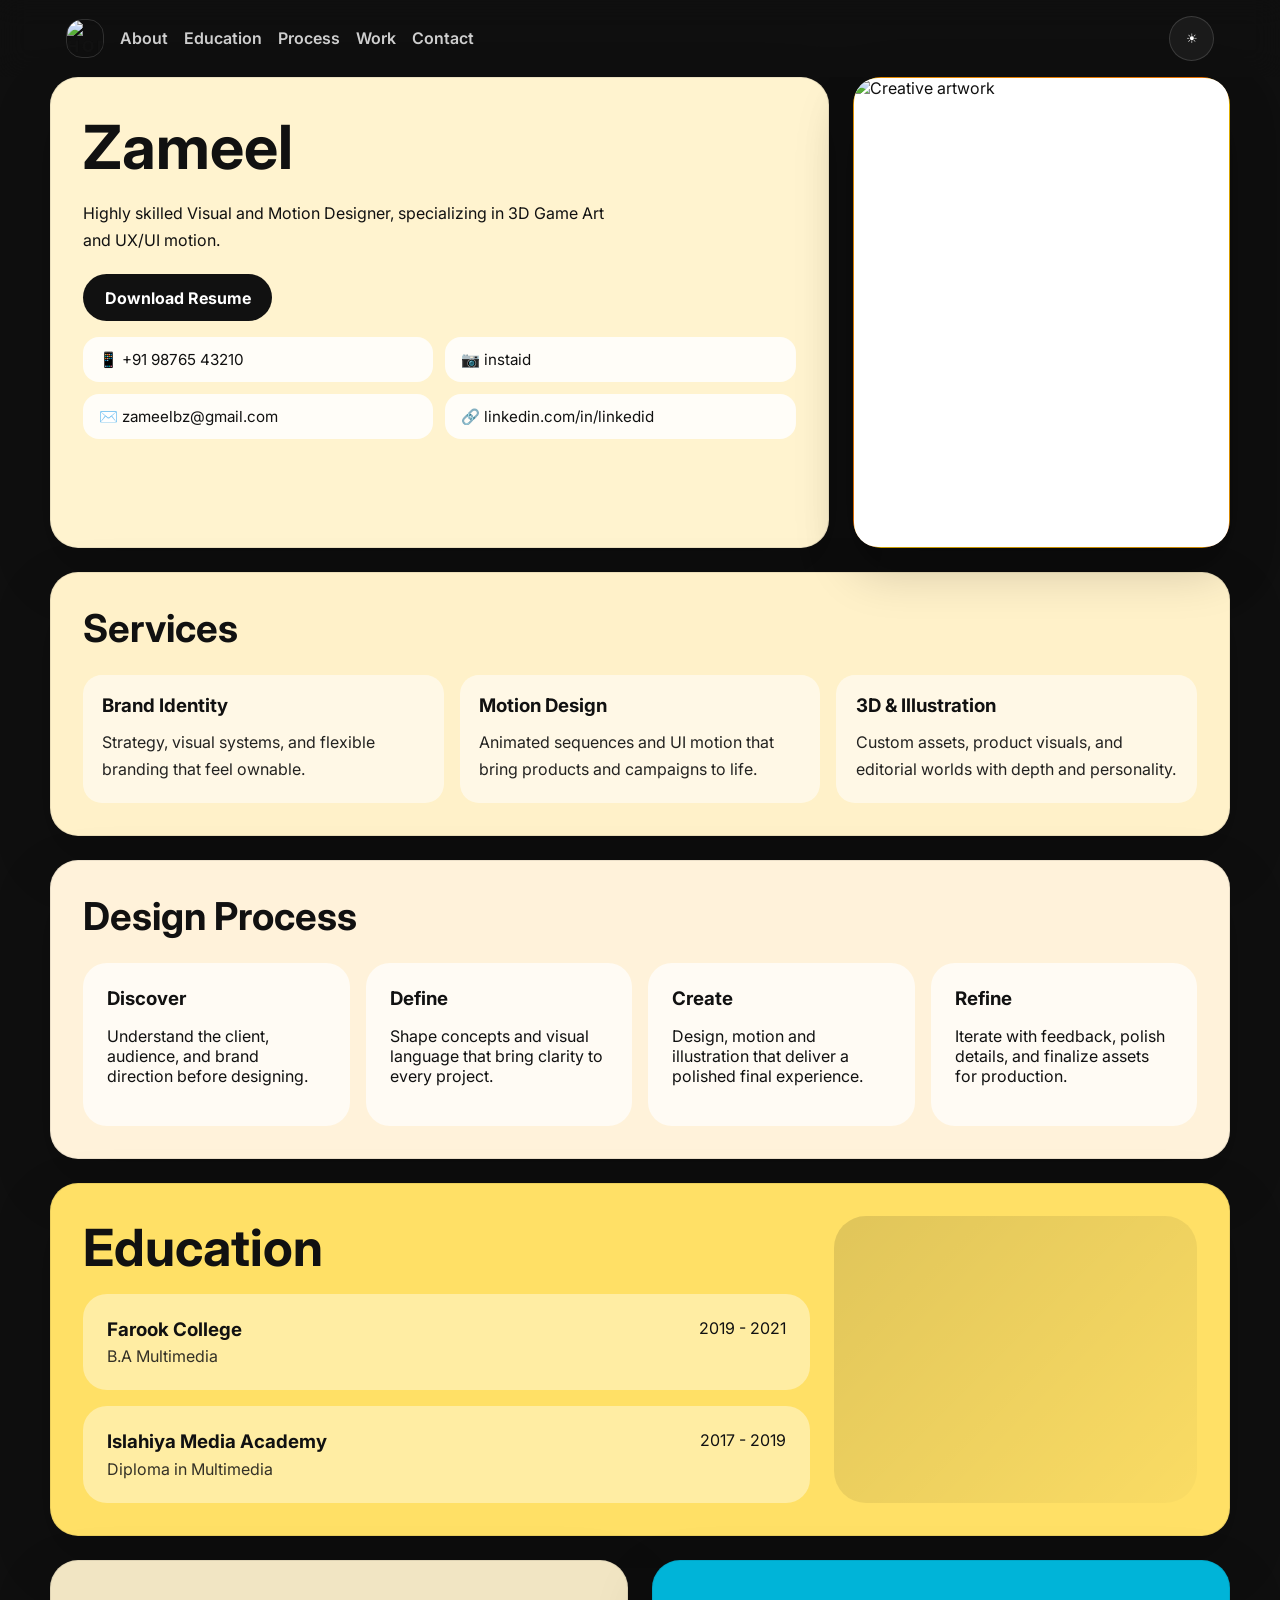
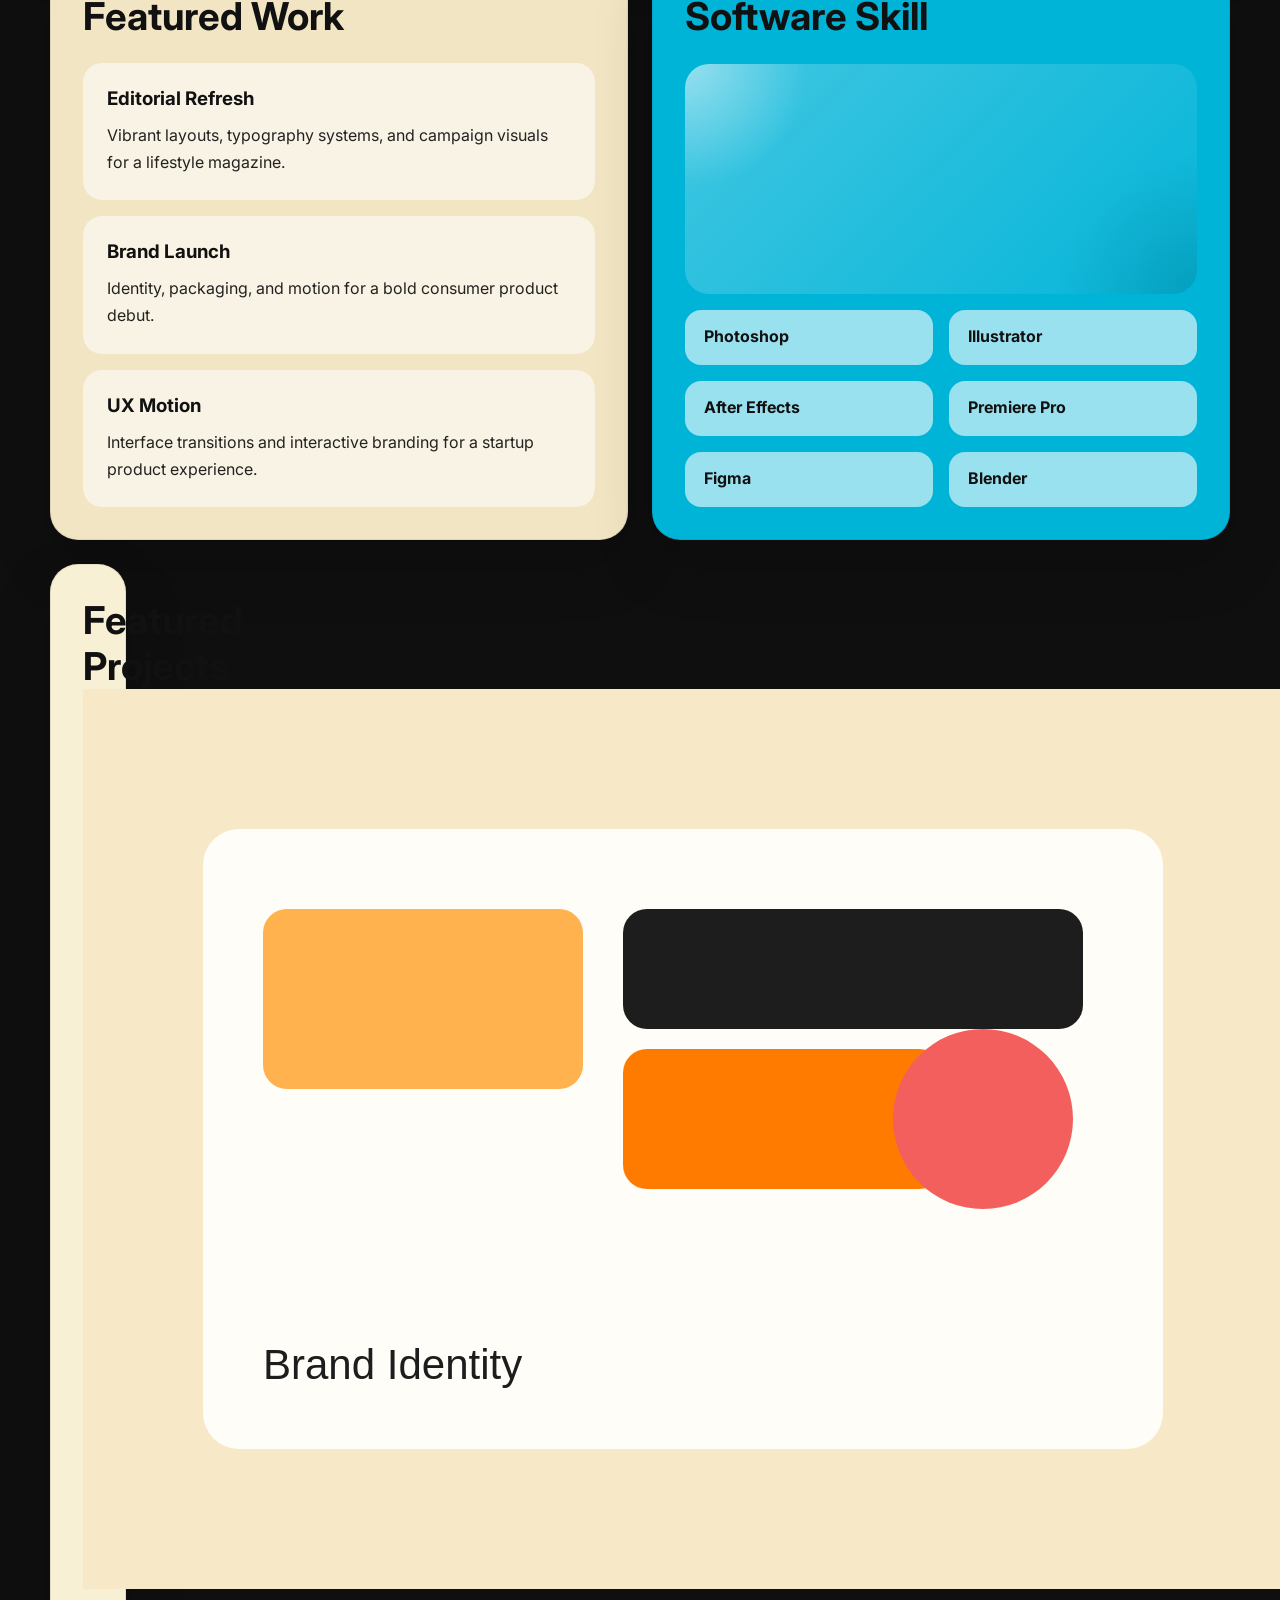
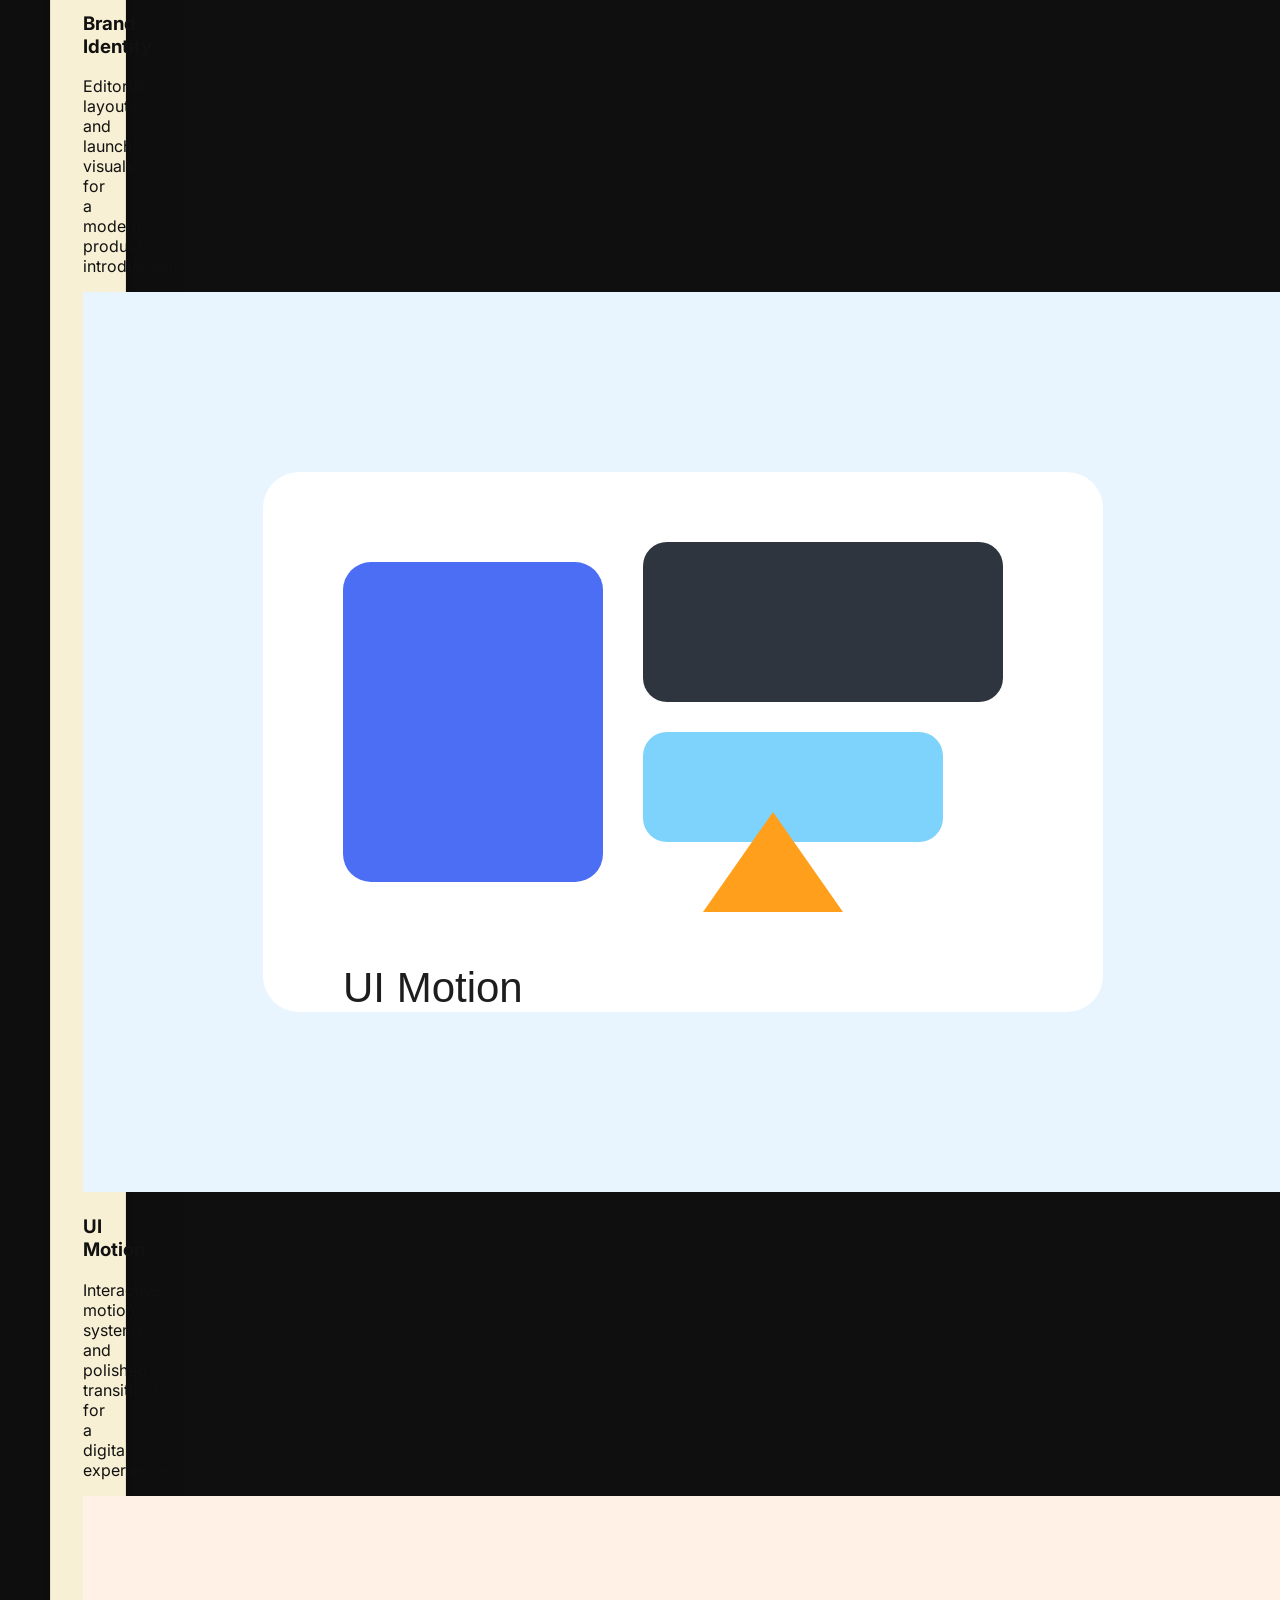
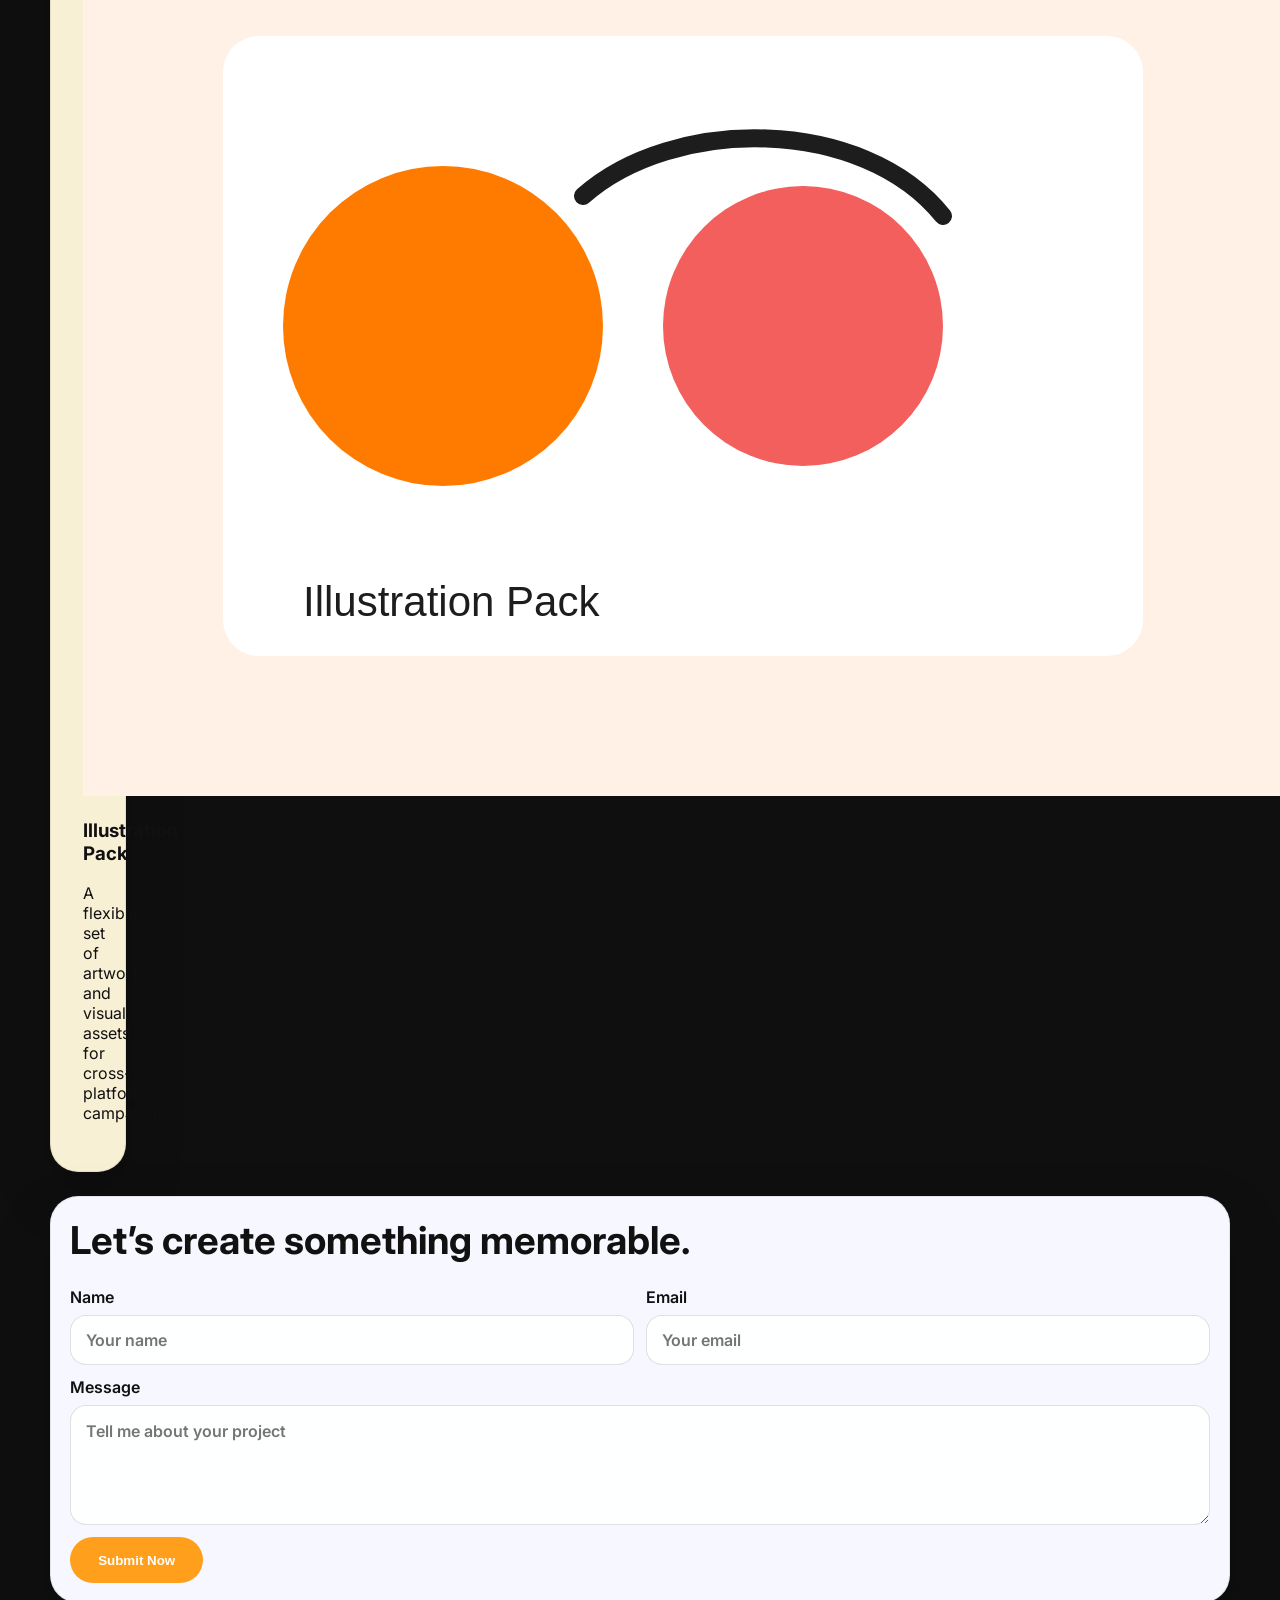
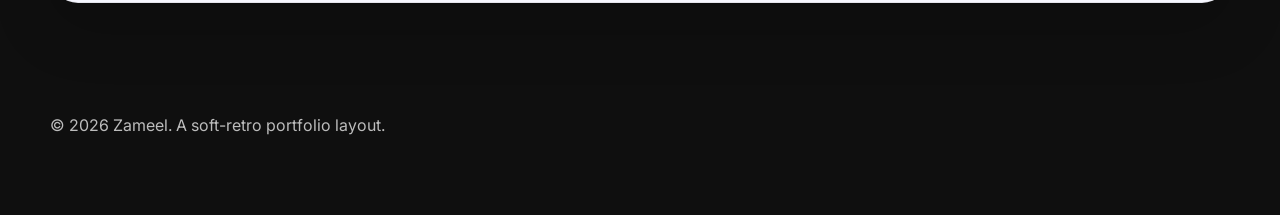
==== index.html @ 00a219ec "Add files via upload" ====
﻿<!DOCTYPE html>
<html lang="en">
  <head>
    <meta charset="UTF-8" />
    <meta name="viewport" content="width=device-width, initial-scale=1.0" />
    <title>Ava Rivera | Graphic Designer</title>
    <meta
      name="description"
      content="Portfolio website for Ava Rivera, a graphic designer specializing in branding, editorial, and digital visuals."
    />
    <link rel="preconnect" href="https://fonts.googleapis.com" />
    <link rel="preconnect" href="https://fonts.gstatic.com" crossorigin />
    <link
      href="https://fonts.googleapis.com/css2?family=Inter:wght@400;500;600;700;800&display=swap"
      rel="stylesheet"
    />
    <link rel="stylesheet" href="styles.css" />
  </head>
  <body>
    <header class="site-header" id="siteHeader">
      <div class="header-inner container">
        <a href="#top" class="logo">
          <img src="https://images.unsplash.com/photo-1517841905240-472988babdf9?auto=format&fit=crop&w=80&q=80" alt="Home" class="logo-icon" />
          <!-- <span>Ava Rivera</span> -->
        </a>
        <nav class="nav-links">
          <a href="#top">About</a>
          <a href="#education">Education</a>
          <a href="#process">Process</a>
          <a href="#work">Work</a>
          <a href="#contact">Contact</a>
        </nav>
        <div class="header-actions">
          <button type="button" id="themeToggle" class="theme-toggle" aria-label="Toggle theme" aria-pressed="false">
            <span class="theme-toggle-icon" aria-hidden="true">☀</span>
            <!-- <span class="theme-toggle-label">Light</span> -->
          </button>
        </div>
      </div>
    </header>

    <main class="layout container" id="top">
      <section class="card profile-card">
        <div class="profile-header">
          <!-- <div class="profile-image">
            <div class="profile-photo"></div>
            <!-- <span class="profile-badge">Positive Minded</span> -->
          <!-- </div> -->
          <div>
            <h1>Zameel</h1>
            <p class="role">Highly skilled Visual and Motion Designer, specializing in 3D Game Art and UX/UI motion.</p>
            <div class="profile-actions">
              <a href="#" class="resume-button">Download Resume</a>
            </div>
          </div>
        </div>

        <div class="profile-links">
          <span>📱 +91 98765 43210</span>
          <span>📷 instaid</span>
          <span>✉️ zameelbz@gmail.com</span>
          <span>🔗 linkedin.com/in/linkedid</span>
        </div>
      </section>

      <section class="card hello-card">
        <div class="hello-frame">
          <img src="https://images.unsplash.com/photo-1500530855697-b586d89ba3ee?auto=format&fit=crop&w=900&q=80" alt="Creative artwork" class="hello-image" />
        </div>
      </section>
      
      <section class="card services-card">
        <div class="card-header">
          <h2>Services</h2>
        </div>
        <div class="service-grid">
          <div class="service-card">
            <h3>Brand Identity</h3>
            <p>Strategy, visual systems, and flexible branding that feel ownable.</p>
          </div>
          <div class="service-card">
            <h3>Motion Design</h3>
            <p>Animated sequences and UI motion that bring products and campaigns to life.</p>
          </div>
          <div class="service-card">
            <h3>3D &amp; Illustration</h3>
            <p>Custom assets, product visuals, and editorial worlds with depth and personality.</p>
          </div>
        </div>
      </section>

      <section class="card process-card" id="process">
        <div class="card-header">
          <h2>Design Process</h2>
        </div>
        <div class="process-grid">
          <article>
            <h3>Discover</h3>
            <p>Understand the client, audience, and brand direction before designing.</p>
          </article>
          <article>
            <h3>Define</h3>
            <p>Shape concepts and visual language that bring clarity to every project.</p>
          </article>
          <article>
            <h3>Create</h3>
            <p>Design, motion and illustration that deliver a polished final experience.</p>
          </article>
          <article>
            <h3>Refine</h3>
            <p>Iterate with feedback, polish details, and finalize assets for production.</p>
          </article>
        </div>
      </section>

      <section class="card education-card" id="education">
        <div class="education-copy">
          <h2>Education</h2>
          <div class="education-item">
            <div>
              <h3>Farook College</h3>
              <p>B.A Multimedia</p>
            </div>
            <span>2019 - 2021</span>
          </div>
          <div class="education-item">
            <div>
              <h3>Islahiya Media Academy</h3>
              <p>Diploma in Multimedia</p>
            </div>
            <span>2017 - 2019</span>
          </div>
        </div>
        <div class="education-illustration"></div>
      </section>

      <section class="card work-card" id="work">
        <div class="card-header">
          <h2>Featured Work</h2>
        </div>
        <div class="project-grid">
          <article class="project-card">
            <h3>Editorial Refresh</h3>
            <p>Vibrant layouts, typography systems, and campaign visuals for a lifestyle magazine.</p>
          </article>
          <article class="project-card">
            <h3>Brand Launch</h3>
            <p>Identity, packaging, and motion for a bold consumer product debut.</p>
          </article>
          <article class="project-card">
            <h3>UX Motion</h3>
            <p>Interface transitions and interactive branding for a startup product experience.</p>
          </article>
        </div>
      </section>

      <section class="card software-card">
        <div class="card-header">
          <h2>Software Skill</h2>
        </div>
        <div class="software-illustration"></div>
        <div class="skill-details software-list">
          <span>Photoshop</span>
          <span>Illustrator</span>
          <span>After Effects</span>
          <span>Premiere Pro</span>
          <span>Figma</span>
          <span>Blender</span>
        </div>
      </section>

      <section class="card featured-projects-card" id="featured-projects">
        <div class="card-header">
          <h2>Featured Projects</h2>
        </div>
        <div class="featured-projects-grid" id="featuredProjectsGrid"></div>
      </section>

      <section class="card form-card" id="contact">
        <div class="card-header">
          <h2>Let’s create something memorable.</h2>
        </div>
        <!-- <p class="contact-copy">Tell me about your project and I’ll get back to you soon.</p> -->
        <form id="contactForm" class="contact-form">
          <div class="form-grid">
            <label>
              Name
              <input type="text" name="name" class="input-field" placeholder="Your name" required />
            </label>
            <label>
              Email
              <input type="email" name="email" class="input-field" placeholder="Your email" required />
            </label>
            <label class="full-width">
              Message
              <textarea name="message" class="input-field textarea-field" placeholder="Tell me about your project" required></textarea>
            </label>
          </div>
          <button type="submit" class="submit-button">Submit Now</button>
        </form>
      </section>

      <!-- <section class="card contact-card">
        <div class="card-header">
          <h2>Contact Info</h2>
        </div>
        <div class="contact-list">
          <div class="contact-item">
            <strong>Email</strong>
            <span>bpin.nakarmi77@gmail.com</span>
          </div>
          <div class="contact-item">
            <strong>Phone</strong>
            <span>+91 98765 43210</span>
          </div>
          <div class="contact-item">
            <strong>Location</strong>
            <span>Kerala, India</span>
          </div>
        </div>
      </section> -->
    </main>

    <footer class="site-footer container">
      <p>© 2026 Zameel. A soft-retro portfolio layout.</p>
      <!-- <a href="#top" class="footer-link">Back to Top ↑</a> -->
    </footer>

    <!-- <button class="scroll-to-top" aria-label="Scroll to top">↑</button> -->
    <script src="script.js"></script>
  </body>
</html>
---- styles.css ----
﻿:root {
  --bg: #100f0a;
  --surface: #f6efcf;
  --surface-dark: #1a1a1a;
  --text: #111111;
  --accent: #ff9f1c;
  --accent-2: #f25f5c;
  --border: rgba(0, 0, 0, 0.12);
}

html {
  scroll-behavior: smooth;
  scroll-padding-top: 5.5rem;
}

*, *::before, *::after {
  box-sizing: border-box;
}

body {
  margin: 0;
  font-family: 'Inter', sans-serif;
  background: #0f0f0f;
  color: var(--text);
}

body.light-theme {
  background: #f7f4eb;
  color: #111;
}

body.light-theme .site-header,
body.light-theme .nav-links,
body.light-theme .logo,
body.light-theme .footer-link {
  color: #1f1f1f;
}

body.light-theme .site-header {
  background: rgba(247, 244, 235, 0.9);
}

body.light-theme .site-age {
  background: rgba(0, 0, 0, 0.06);
  color: #111;
  border-color: rgba(0, 0, 0, 0.08);
}

body.light-theme .card {
  background: #ffffff;
  color: #111;
  border-color: rgba(0, 0, 0, 0.06);
  box-shadow: 0 16px 36px rgba(15, 15, 15, 0.12);
}

body.light-theme .theme-toggle {
  background: rgba(0, 0, 0, 0.05);
  color: #111;
  border-color: rgba(0, 0, 0, 0.08);
}

body.light-theme .nav-links a:hover,
body.light-theme .footer-link:hover {
  color: #111;
}

body.light-theme .featured-projects-card {
  background: #fffdf7;
}

a {
  color: inherit;
  text-decoration: none;
}

.container {
  width: min(1180px, calc(100% - 2rem));
  margin: 0 auto;
}

.site-header {
  width: 100%;
  position: sticky;
  top: 0;
  left: 0;
  z-index: 20;
  background: rgba(15, 15, 15, 0.8);
  backdrop-filter: blur(14px);
  transition: background 0.3s ease, backdrop-filter 0.3s ease, padding 0.3s ease;
}

.header-inner {
  display: flex;
  align-items: center;
  justify-content: space-between;
  gap: 1rem;
  max-width: min(1180px, calc(100% - 2rem));
  margin: 0 auto;
  padding: 1rem 1rem;
}

.header-actions {
  display: flex;
  align-items: center;
  gap: 0.75rem;
  margin-left: auto;
}

.site-age {
  display: inline-flex;
  align-items: center;
  justify-content: center;
  padding: 0.55rem 0.8rem;
  border: 1px solid rgba(255, 255, 255, 0.16);
  border-radius: 999px;
  background: rgba(255, 255, 255, 0.08);
  color: #f5f1e8;
  font-size: 0.8rem;
  font-weight: 700;
  letter-spacing: 0.08em;
  text-transform: uppercase;
  white-space: nowrap;
}

.site-header.scroll-active {
  background: rgba(15, 15, 15, 0.95);
  box-shadow: 0 18px 35px rgba(0, 0, 0, 0.15);
}

.logo {
  display: inline-flex;
  align-items: center;
  gap: 0.75rem;
  font-weight: 800;
  font-size: 1rem;
  letter-spacing: 0.2em;
  text-transform: uppercase;
}

.logo-icon {
  width: 2.4rem;
  height: 2.4rem;
  object-fit: cover;
  border-radius: 1rem;
  border: 1px solid rgba(255, 255, 255, 0.14);
}

.logo-icon {
  width: 2.4rem;
  height: 2.4rem;
  object-fit: cover;
  border-radius: 1rem;
  border: 1px solid rgba(255, 255, 255, 0.14);
}

.nav-links {
  display: flex;
  flex-wrap: wrap;
  gap: 1rem;
  color: rgba(255, 255, 255, 0.8);
  margin: 0 auto;
  justify-content: left;
  text-align: center;
  flex: 1;
  min-width: 0;
}

.nav-links a {
  font-weight: 600;
}

.nav-links a:hover {
  color: white;
}

.theme-toggle {
  display: inline-flex;
  align-items: center;
  justify-content: center;
  gap: 0.35rem;
  border: 1px solid rgba(255, 255, 255, 0.14);
  background: rgba(255, 255, 255, 0.05);
  color: white;
  padding: 0.55rem 0.8rem;
  min-width: 2.8rem;
  min-height: 2.8rem;
  border-radius: 999px;
  cursor: pointer;
  transition: transform 0.2s ease, background 0.2s ease;
}

.theme-toggle-label {
  font-size: 0.78rem;
  font-weight: 700;
  letter-spacing: 0.08em;
  text-transform: uppercase;
}

.theme-toggle:hover,
.theme-toggle:focus-visible {
  transform: translateY(-1px);
  background: rgba(255, 255, 255, 0.18);
}

.layout {
  display: grid;
  grid-template-columns: repeat(12, minmax(0, 1fr));
  gap: 1.5rem;
  padding-bottom: 4rem;
}

.card {
  background: #f8f0d4;
  border-radius: 1.75rem;
  padding: 2rem;
  box-shadow: 0 24px 60px rgba(0, 0, 0, 0.18);
  border: 1px solid rgba(0, 0, 0, 0.08);
  color: var(--text);
  transition: transform 0.25s ease, box-shadow 0.25s ease;
}

.card:hover,
.service-card:hover,
.project-card:hover,
.process-grid article:hover,
.education-item:hover {
  transform: translateY(-4px) scale(1.01);
}

body.light-theme .card:hover,
body.light-theme .service-card:hover,
body.light-theme .project-card:hover,
body.light-theme .process-grid article:hover,
body.light-theme .education-item:hover {
  box-shadow: 0 20px 44px rgba(15, 15, 15, 0.16);
}

.profile-card {
  grid-column: 1 / span 8;
  background: #fff3cf;
}

.hello-card {
  grid-column: 9 / span 4;
  height: 100%;
  width: 100%;
  padding: 0;
  background: linear-gradient(135deg, #ffcc00, #ff7a00);
  color: #111;
  display: grid;
  place-items: center;
  overflow: visible;
}

.education-card {
  grid-column: 1 / span 12;
  display: grid;
  grid-template-columns: 2fr 1fr;
  gap: 1.5rem;
  background: #ffe066;
}

.design-card {
  grid-column: 1 / span 6;
  background: #ff7b00;
  color: #111;
}

.software-card {
  grid-column: 7 / span 6;
  background: #00b4d8;
  color: #111;
}

.profile-header {
  display: flex;
  align-items: center;
  gap: 1.5rem;
}

.profile-image {
  position: relative;
  width: 160px;
  height: 160px;
  border-radius: 2rem;
  background: linear-gradient(135deg, #ffb703, #fb8500);
  display: grid;
  place-items: center;
}

.profile-photo {
  width: 130px;
  height: 130px;
  border-radius: 1.75rem;
  background: url('https://images.unsplash.com/photo-1516321497487-e288fb19713f?auto=format&fit=crop&w=400&q=80') center/cover;
}

.profile-badge {
  position: absolute;
  left: 0.8rem;
  top: 0.8rem;
  background: white;
  color: #111;
  padding: 0.5rem 0.85rem;
  border-radius: 999px;
  font-size: 0.78rem;
  font-weight: 700;
}

.profile-card h1 {
  font-size: clamp(2.5rem, 5vw, 3.8rem);
  margin: 0;
}

.role {
  margin: 1rem 0 0;
  max-width: 34rem;
  line-height: 1.7;
}

.profile-table {
  display: grid;
  grid-template-columns: repeat(2, minmax(0, 1fr));
  gap: 1rem;
  background: #fff0c7;
  border-radius: 1.5rem;
  padding: 1.25rem;
  border: 1px solid rgba(0, 0, 0, 0.08);
}

.profile-table div {
  display: grid;
  gap: 0.35rem;
}

.profile-table strong {
  font-size: 0.8rem;
  letter-spacing: 0.15em;
  text-transform: uppercase;
  color: #5c5c5c;
}

.profile-links {
  display: grid;
  grid-template-columns: repeat(2, minmax(0, 1fr));
  gap: 0.75rem;
  margin-top: 1rem;
}

.profile-actions {
  margin-top: 1.25rem;
}

.resume-button {
  display: inline-flex;
  align-items: center;
  justify-content: center;
  padding: 0.85rem 1.35rem;
  background: #111;
  color: white;
  border-radius: 999px;
  text-decoration: none;
  font-weight: 700;
  transition: transform 0.2s ease, background 0.2s ease;
}

.resume-button:hover {
  transform: translateY(-1px);
  background: #333;
}

.profile-links span {
  display: inline-flex;
  align-items: center;
  gap: 0.5rem;
  background: rgba(255, 255, 255, 0.85);
  padding: 0.8rem 1rem;
  border-radius: 1rem;
  font-size: 0.95rem;
  color: #111;
}

.about-card,
.services-card,
.work-card,
.process-card,
.contact-card,
.form-card {
  display: grid;
  gap: 1.5rem;
}

.process-card {
  grid-column: 1 / span 12;
  background: #fff2da;
}

.process-grid {
  display: grid;
  grid-template-columns: repeat(4, minmax(0, 1fr));
  gap: 1rem;
}

.process-grid article {
  background: rgba(255, 255, 255, 0.72);
  border-radius: 1.5rem;
  padding: 1.5rem;
}

.process-grid h3 {
  margin: 0 0 0.75rem;
}

.process-card {
  grid-column: 1 / span 12;
  background: #fff2da;
}

.process-grid {
  display: grid;
  grid-template-columns: repeat(4, minmax(0, 1fr));
  gap: 1rem;
}

.process-grid article {
  background: rgba(255, 255, 255, 0.72);
  border-radius: 1.5rem;
  padding: 1.5rem;
}

.process-grid h3 {
  margin: 0 0 0.75rem;
}

.clients-card {
  grid-column: 1 / span 12;
  background: #f2e8d0;
}

.client-logos {
  display: grid;
  grid-template-columns: repeat(4, minmax(0, 1fr));
  gap: 1rem;
}

.client-logos span {
  display: inline-flex;
  justify-content: center;
  align-items: center;
  min-height: 5rem;
  border-radius: 1.25rem;
  background: rgba(255, 255, 255, 0.55);
  font-weight: 700;
  color: #222;
}

.awards-card {
  grid-column: 1 / span 12;
  background: #d9f9ff;
}

.award-grid {
  display: grid;
  grid-template-columns: repeat(3, minmax(0, 1fr));
  gap: 1rem;
}

.award-grid div {
  background: rgba(255, 255, 255, 0.72);
  border-radius: 1.25rem;
  padding: 1.5rem;
}

.about-card {
  grid-column: 1 / span 12;
  background: #f6dfb8;
}

.services-card {
  grid-column: 1 / span 12;
  background: #fff1c9;
}

.work-card {
  grid-column: 1 / span 6;
  background: #f1e5c3;
}

.software-card {
  grid-column: 7 / span 6;
  background: #00b4d8;
  color: #111;
}

.contact-card {
  grid-column: 1 / span 12;
  background: #f0f4ff;
}

.about-copy,
.contact-copy {
  line-height: 1.8;
  opacity: 0.95;
}

.metric-grid,
.service-grid,
.project-grid,
.contact-list,
.form-grid,
.process-grid {
  display: grid;
  gap: 1rem;
}

.metric-grid {
  grid-template-columns: repeat(3, minmax(0, 1fr));
}

.metric-grid div,
.service-card,
.project-card,
.contact-item,
.testimonial-copy {
  background: rgba(255, 255, 255, 0.55);
  border-radius: 1.2rem;
  padding: 1.2rem;
}

.metric-grid strong,
.contact-item strong {
  display: block;
  font-size: 1.6rem;
  margin-bottom: 0.35rem;
}

.metric-grid span,
.contact-item span {
  color: #333;
}

.service-grid {
  grid-template-columns: repeat(3, minmax(0, 1fr));
}

.service-card h3,
.project-card h3 {
  margin: 0 0 0.75rem;
}

.service-card p,
.project-card p,
.testimonial-copy blockquote {
  margin: 0;
  opacity: 0.92;
  line-height: 1.7;
}

.work-card {
  grid-column: 1 / span 6;
}

.form-card {
  grid-column: 1 / span 12;
  background: #f6f7ff;
  padding: 1.2rem;
}

.contact-card {
  grid-column: 1 / span 12;
  background: #f0f4ff;
}

.contact-form {
  display: grid;
  gap: 0.75rem;
}

.form-grid {
  grid-template-columns: repeat(2, minmax(0, 1fr));
  gap: 0.75rem;
}

.form-grid label {
  display: grid;
  gap: 0.5rem;
  font-weight: 600;
}

.input-field {
  width: 100%;
  padding: 0.9rem 0.95rem;
  border-radius: 1rem;
  border: 1px solid rgba(0, 0, 0, 0.12);
  background: rgba(255, 255, 255, 0.9);
  color: #111;
  font: inherit;
}

.textarea-field {
  min-height: 120px;
  resize: vertical;
}

.full-width {
  grid-column: 1 / span 2;
}

.submit-button {
  width: fit-content;
  font-weight: 700;
  border: none;
  padding: 0.95rem 1.75rem;
  border-radius: 999px;
  background: #ff9f1c;
  color: white;
  cursor: pointer;
  transition: transform 0.2s ease, box-shadow 0.2s ease;
}

.submit-button:hover {
  transform: translateY(-1px);
  box-shadow: 0 14px 24px rgba(0, 0, 0, 0.18);
}

.project-grid {
    grid-template-columns: 1fr;
}

.hello-frame {
  width: 100%;
  height: 100%;
  /* padding: 1.5rem; */
  background: white;
  border-radius: 1.5rem;
  display: grid;
  place-items: center;
  overflow: visible;
  position: relative;
}

.hello-image {
  /* width: min(145%, 420px); */
  width: 100%;
  height: 100%;
  aspect-ratio: 4 / 5;
  object-fit: fill;
  border-radius: 1.5rem;
  box-shadow: 0 24px 50px rgba(0, 0, 0, 0.18);
  /* transform: translate(10%, -8%); */
}

.project-card {
  padding: 1.5rem;
}

.contact-list {
  grid-template-columns: 1fr;
}

.contact-item {
  display: grid;
  gap: 0.35rem;
}

.contact-item strong {
  color: #333;
}

/* .hello-frame {
  width: 100%;
  height: 100%;
  padding: 1.5rem;
  background: white;
  border-radius: 1.5rem;
  display: grid;
  place-items: center;
} */

.hello-title {
  margin: 0;
  font-size: clamp(3rem, 8vw, 5rem);
  font-weight: 800;
  line-height: 0.9;
}

.education-copy {
  display: flex;
  flex-direction: column;
  justify-content: center;
  gap: 1rem;
}

.education-copy h2 {
  font-size: clamp(2.6rem, 4vw, 4rem);
  margin: 0;
}

.education-item {
  display: flex;
  justify-content: space-between;
  align-items: flex-start;
  gap: 1rem;
  padding: 1.5rem;
  background: rgba(255, 255, 255, 0.4);
  border-radius: 1.5rem;
}

.education-item h3 {
  margin: 0 0 0.35rem;
}

.education-item p {
  margin: 0;
  opacity: 0.85;
}

.education-illustration {
  position: relative;
  border-radius: 2rem;
  overflow: hidden;
  background: linear-gradient(135deg, rgba(0,0,0,0.12), rgba(0,0,0,0.02));
}

.education-illustration::before {
  content: '';
  position: absolute;
  inset: 0;
  background: url('https://images.unsplash.com/photo-1518770660439-4636190af475?auto=format&fit=crop&w=700&q=80') center/cover;
  opacity: 0.85;
}

.design-card,
.software-card {
  display: grid;
  gap: 1rem;
}

.card-header h2 {
  margin: 0;
  font-size: clamp(2rem, 3vw, 2.6rem);
}

.skill-summary {
  line-height: 1.8;
  opacity: 0.95;
}

.skill-details,
.software-list {
  display: grid;
  grid-template-columns: repeat(2, minmax(0, 1fr));
  gap: 1rem;
}

.skill-details span,
.software-list span {
  background: rgba(255, 255, 255, 0.6);
  padding: 1rem 1.2rem;
  border-radius: 1rem;
  font-weight: 700;
  color: #111;
}

.software-illustration {
  min-height: 220px;
  border-radius: 1.5rem;
  background: radial-gradient(circle at top left, rgba(255,255,255,0.45), transparent 22%),
    radial-gradient(circle at bottom right, rgba(0,0,0,0.12), transparent 25%),
    linear-gradient(135deg, rgba(255,255,255,0.25), rgba(255,255,255,0.02));
  position: relative;
}

.software-illustration::before {
  content: '';
  position: absolute;
  inset: 16px;
  background: url('https://images.unsplash.com/photo-1518770660439-4636190af475?auto=format&fit=crop&w=700&q=80') center/cover;
  border-radius: 1.25rem;
  opacity: 0.8;
}

.site-footer {
  display: flex;
  justify-content: space-between;
  align-items: center;
  padding: 2rem 0 4rem;
  color: rgba(255,255,255,0.72);
  flex-wrap: wrap;
  gap: 1rem;
}

.footer-link {
  font-weight: 700;
}

.scroll-to-top {
  position: fixed;
  right: 1.5rem;
  bottom: 1.5rem;
  width: 3rem;
  height: 3rem;
  border: none;
  border-radius: 999px;
  background: var(--accent-2);
  color: white;
  font-size: 1.25rem;
  cursor: pointer;
  opacity: 0;
  visibility: hidden;
  transform: translateY(10px);
  transition: opacity 0.25s ease, transform 0.25s ease, visibility 0.25s ease;
  box-shadow: 0 14px 30px rgba(0, 0, 0, 0.25);
  z-index: 10;
}

.scroll-to-top.visible {
  opacity: 1;
  visibility: visible;
  transform: translateY(0);
}

@media (max-width: 1040px) {
  .layout {
    grid-template-columns: 1fr;
  }

  .education-card {
    grid-template-columns: 1fr;
  }

  .software-card,
  .contact-card,
  .process-card,
  .form-card,
  .work-card,
  .featured-projects-card {
    grid-column: auto;
  }

  .service-grid,
  .project-grid,
  .metric-grid,
  .form-grid,
  .process-grid,
  .featured-projects-grid {
    grid-template-columns: 1fr;
  }
}

@media (max-width: 760px) {
  .header-inner {
    flex-direction: column;
    align-items: stretch;
  }

  .header-actions {
    justify-content: flex-end;
    margin-left: 0;
    flex-wrap: wrap;
  }

  .theme-toggle {
    align-self: flex-end;
    min-width: 3rem;
    min-height: 3rem;
    padding: 0;
  }

  .theme-toggle-label {
    display: none;
  }

  .nav-links {
    justify-content: center;
    gap: 0.75rem;
  }

  .form-grid,
  .profile-table,
  .skill-details,
  .software-list {
    grid-template-columns: 1fr;
  }

  .full-width {
    grid-column: 1;
  }
}

@media (max-width: 720px) {
  .site-header {
    flex-direction: column;
    align-items: flex-start;
  }

  .nav-links {
    width: 100%;
    justify-content: space-between;
  }

  .profile-table,
  .skill-details,
  .software-list {
    grid-template-columns: 1fr;
  }
}
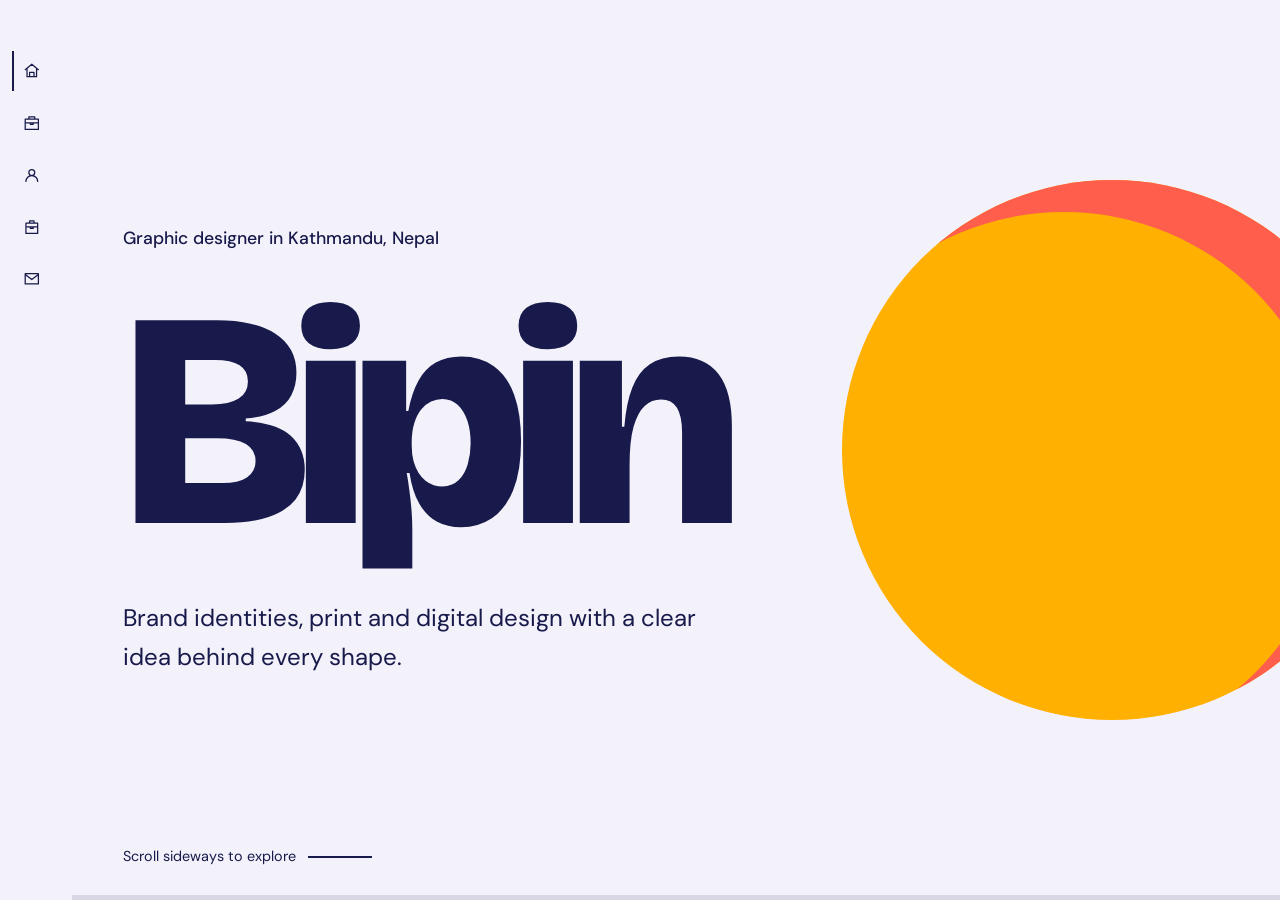
==== commit 6a374639: "Add files via upload" ====
--- a/index.html
+++ b/index.html
@@ -1,232 +1,64 @@
-﻿<!DOCTYPE html>
+<!DOCTYPE html>
 <html lang="en">
-  <head>
-    <meta charset="UTF-8" />
-    <meta name="viewport" content="width=device-width, initial-scale=1.0" />
-    <title>Ava Rivera | Graphic Designer</title>
-    <meta
-      name="description"
-      content="Portfolio website for Ava Rivera, a graphic designer specializing in branding, editorial, and digital visuals."
-    />
-    <link rel="preconnect" href="https://fonts.googleapis.com" />
-    <link rel="preconnect" href="https://fonts.gstatic.com" crossorigin />
-    <link
-      href="https://fonts.googleapis.com/css2?family=Inter:wght@400;500;600;700;800&display=swap"
-      rel="stylesheet"
-    />
-    <link rel="stylesheet" href="styles.css" />
-  </head>
-  <body>
-    <header class="site-header" id="siteHeader">
-      <div class="header-inner container">
-        <a href="#top" class="logo">
-          <img src="https://images.unsplash.com/photo-1517841905240-472988babdf9?auto=format&fit=crop&w=80&q=80" alt="Home" class="logo-icon" />
-          <!-- <span>Ava Rivera</span> -->
-        </a>
-        <nav class="nav-links">
-          <a href="#top">About</a>
-          <a href="#education">Education</a>
-          <a href="#process">Process</a>
-          <a href="#work">Work</a>
-          <a href="#contact">Contact</a>
-        </nav>
-        <div class="header-actions">
-          <button type="button" id="themeToggle" class="theme-toggle" aria-label="Toggle theme" aria-pressed="false">
-            <span class="theme-toggle-icon" aria-hidden="true">☀</span>
-            <!-- <span class="theme-toggle-label">Light</span> -->
-          </button>
-        </div>
+<head>
+  <meta charset="UTF-8">
+  <meta name="viewport" content="width=device-width, initial-scale=1">
+  <title>Bipin | Graphic Designer</title>
+  <meta name="description" content="Portfolio of Bipin, a graphic designer based in Kathmandu, Nepal.">
+  <link rel="preconnect" href="https://fonts.googleapis.com">
+  <link rel="preconnect" href="https://fonts.gstatic.com" crossorigin>
+  <link href="https://fonts.googleapis.com/css2?family=Bricolage+Grotesque:opsz,wght@12..96,400;12..96,700;12..96,800&family=DM+Sans:wght@400;500&display=swap" rel="stylesheet">
+  <link rel="stylesheet" href="styles.css">
+</head>
+<body>
+  <header class="topbar">
+    <!-- <a href="#home" class="topbar__logo" data-target="home" id="logo"></a> -->
+    <nav class="topbar__nav" id="nav" aria-label="Sections"></nav>
+  </header>
+
+  <main id="track" class="track" tabindex="0" aria-label="Portfolio, scroll sideways">
+
+    <section id="home" class="panel hero" data-title="Home">
+      <p class="hero__role" id="heroRole"></p>
+      <h1 class="hero__name" id="heroName" aria-label=""></h1>
+      <p class="hero__tag" id="heroTag"></p>
+      <p class="hero__hint">Scroll sideways to explore</p>
+      <div class="hero__orb" aria-hidden="true"></div>
+    </section>
+
+    <section id="work" class="panel work" data-title="Work">
+      <div class="work__intro">
+        <h2 id="workTitle"></h2>
+        <p id="workText"></p>
       </div>
-    </header>
+      <div class="projects" id="projects"></div>
+    </section>
 
-    <main class="layout container" id="top">
-      <section class="card profile-card">
-        <div class="profile-header">
-          <!-- <div class="profile-image">
-            <div class="profile-photo"></div>
-            <!-- <span class="profile-badge">Positive Minded</span> -->
-          <!-- </div> -->
-          <div>
-            <h1>Zameel</h1>
-            <p class="role">Highly skilled Visual and Motion Designer, specializing in 3D Game Art and UX/UI motion.</p>
-            <div class="profile-actions">
-              <a href="#" class="resume-button">Download Resume</a>
-            </div>
-          </div>
-        </div>
+    <section id="about" class="panel about" data-title="About">
+      <h2 id="aboutTitle"></h2>
+      <div class="about__body" id="aboutBody"></div>
+      <div class="about__lists">
+        <div><h3>Skills</h3><ul id="skills"></ul></div>
+        <div><h3>Tools</h3><ul id="tools"></ul></div>
+      </div>
+    </section>
 
-        <div class="profile-links">
-          <span>📱 +91 98765 43210</span>
-          <span>📷 instaid</span>
-          <span>✉️ zameelbz@gmail.com</span>
-          <span>🔗 linkedin.com/in/linkedid</span>
-        </div>
-      </section>
+    <section id="services" class="panel services" data-title="Services">
+      <h2 id="servicesTitle"></h2>
+      <ol class="services__list" id="services"></ol>
+    </section>
 
-      <section class="card hello-card">
-        <div class="hello-frame">
-          <img src="https://images.unsplash.com/photo-1500530855697-b586d89ba3ee?auto=format&fit=crop&w=900&q=80" alt="Creative artwork" class="hello-image" />
-        </div>
-      </section>
-      
-      <section class="card services-card">
-        <div class="card-header">
-          <h2>Services</h2>
-        </div>
-        <div class="service-grid">
-          <div class="service-card">
-            <h3>Brand Identity</h3>
-            <p>Strategy, visual systems, and flexible branding that feel ownable.</p>
-          </div>
-          <div class="service-card">
-            <h3>Motion Design</h3>
-            <p>Animated sequences and UI motion that bring products and campaigns to life.</p>
-          </div>
-          <div class="service-card">
-            <h3>3D &amp; Illustration</h3>
-            <p>Custom assets, product visuals, and editorial worlds with depth and personality.</p>
-          </div>
-        </div>
-      </section>
+    <section id="contact" class="panel contact" data-title="Contact">
+      <h2 id="contactTitle"></h2>
+      <a class="contact__mail" id="mail" href="#"></a>
+      <ul class="contact__links" id="socials"></ul>
+      <p class="contact__foot" id="foot"></p>
+    </section>
+  </main>
 
-      <section class="card process-card" id="process">
-        <div class="card-header">
-          <h2>Design Process</h2>
-        </div>
-        <div class="process-grid">
-          <article>
-            <h3>Discover</h3>
-            <p>Understand the client, audience, and brand direction before designing.</p>
-          </article>
-          <article>
-            <h3>Define</h3>
-            <p>Shape concepts and visual language that bring clarity to every project.</p>
-          </article>
-          <article>
-            <h3>Create</h3>
-            <p>Design, motion and illustration that deliver a polished final experience.</p>
-          </article>
-          <article>
-            <h3>Refine</h3>
-            <p>Iterate with feedback, polish details, and finalize assets for production.</p>
-          </article>
-        </div>
-      </section>
+  <div class="progress" aria-hidden="true"><span id="bar"></span></div>
 
-      <section class="card education-card" id="education">
-        <div class="education-copy">
-          <h2>Education</h2>
-          <div class="education-item">
-            <div>
-              <h3>Farook College</h3>
-              <p>B.A Multimedia</p>
-            </div>
-            <span>2019 - 2021</span>
-          </div>
-          <div class="education-item">
-            <div>
-              <h3>Islahiya Media Academy</h3>
-              <p>Diploma in Multimedia</p>
-            </div>
-            <span>2017 - 2019</span>
-          </div>
-        </div>
-        <div class="education-illustration"></div>
-      </section>
-
-      <section class="card work-card" id="work">
-        <div class="card-header">
-          <h2>Featured Work</h2>
-        </div>
-        <div class="project-grid">
-          <article class="project-card">
-            <h3>Editorial Refresh</h3>
-            <p>Vibrant layouts, typography systems, and campaign visuals for a lifestyle magazine.</p>
-          </article>
-          <article class="project-card">
-            <h3>Brand Launch</h3>
-            <p>Identity, packaging, and motion for a bold consumer product debut.</p>
-          </article>
-          <article class="project-card">
-            <h3>UX Motion</h3>
-            <p>Interface transitions and interactive branding for a startup product experience.</p>
-          </article>
-        </div>
-      </section>
-
-      <section class="card software-card">
-        <div class="card-header">
-          <h2>Software Skill</h2>
-        </div>
-        <div class="software-illustration"></div>
-        <div class="skill-details software-list">
-          <span>Photoshop</span>
-          <span>Illustrator</span>
-          <span>After Effects</span>
-          <span>Premiere Pro</span>
-          <span>Figma</span>
-          <span>Blender</span>
-        </div>
-      </section>
-
-      <section class="card featured-projects-card" id="featured-projects">
-        <div class="card-header">
-          <h2>Featured Projects</h2>
-        </div>
-        <div class="featured-projects-grid" id="featuredProjectsGrid"></div>
-      </section>
-
-      <section class="card form-card" id="contact">
-        <div class="card-header">
-          <h2>Let’s create something memorable.</h2>
-        </div>
-        <!-- <p class="contact-copy">Tell me about your project and I’ll get back to you soon.</p> -->
-        <form id="contactForm" class="contact-form">
-          <div class="form-grid">
-            <label>
-              Name
-              <input type="text" name="name" class="input-field" placeholder="Your name" required />
-            </label>
-            <label>
-              Email
-              <input type="email" name="email" class="input-field" placeholder="Your email" required />
-            </label>
-            <label class="full-width">
-              Message
-              <textarea name="message" class="input-field textarea-field" placeholder="Tell me about your project" required></textarea>
-            </label>
-          </div>
-          <button type="submit" class="submit-button">Submit Now</button>
-        </form>
-      </section>
-
-      <!-- <section class="card contact-card">
-        <div class="card-header">
-          <h2>Contact Info</h2>
-        </div>
-        <div class="contact-list">
-          <div class="contact-item">
-            <strong>Email</strong>
-            <span>bpin.nakarmi77@gmail.com</span>
-          </div>
-          <div class="contact-item">
-            <strong>Phone</strong>
-            <span>+91 98765 43210</span>
-          </div>
-          <div class="contact-item">
-            <strong>Location</strong>
-            <span>Kerala, India</span>
-          </div>
-        </div>
-      </section> -->
-    </main>
-
-    <footer class="site-footer container">
-      <p>© 2026 Zameel. A soft-retro portfolio layout.</p>
-      <!-- <a href="#top" class="footer-link">Back to Top ↑</a> -->
-    </footer>
-
-    <!-- <button class="scroll-to-top" aria-label="Scroll to top">↑</button> -->
-    <script src="script.js"></script>
-  </body>
+  <script src="data.js"></script>
+  <script src="script.js"></script>
+</body>
 </html>
--- a/styles.css
+++ b/styles.css
@@ -1,907 +1,136 @@
-﻿:root {
-  --bg: #100f0a;
-  --surface: #f6efcf;
-  --surface-dark: #1a1a1a;
-  --text: #111111;
-  --accent: #ff9f1c;
-  --accent-2: #f25f5c;
-  --border: rgba(0, 0, 0, 0.12);
+/* ---------- Tokens: edit colors, fonts and sizes here ---------- */
+:root {
+  --paper: #f3f1fa;
+  --ink: #171a4a;
+  --indigo: #3a3fd8;
+  --marigold: #ffb000;
+  --coral: #ff5e4d;
+  --mint: #7fd6b8;
+  --night: #12143a;
+
+  --font-display: "Bricolage Grotesque", "Segoe UI", system-ui, sans-serif;
+  --font-body: "DM Sans", "Segoe UI", system-ui, sans-serif;
+
+  --pad: clamp(1.25rem, 4vw, 4rem);
+  --radius: 1.25rem;
+  --sidebar-w: 4.5rem;
+  --sidebar-expanded-w: 10rem;
 }
 
-html {
-  scroll-behavior: smooth;
-  scroll-padding-top: 5.5rem;
+*, *::before, *::after { box-sizing: border-box; margin: 0; padding: 0; }
+html, body { height: 100%; overflow: hidden; }
+body { font-family: var(--font-body); color: var(--ink); background: var(--paper); line-height: 1.6; -webkit-font-smoothing: antialiased; }
+a { color: inherit; }
+ul, ol { list-style: none; }
+:focus-visible { outline: 3px solid var(--indigo); outline-offset: 3px; }
+
+h1, h2, h3 { font-family: var(--font-display); line-height: 1; letter-spacing: -0.02em; }
+h2 { font-size: clamp(2.4rem, 6vw, 5rem); font-weight: 800; max-width: 12ch; }
+h3 { font-size: 1.1rem; font-weight: 700; margin-bottom: .75rem; }
+
+/* ---------- Track (horizontal scroller) ---------- */
+.track {
+  position: relative; display: flex; height: 100vh; height: 100dvh;
+  width: calc(100% - var(--sidebar-w)); margin-left: var(--sidebar-w);
+  overflow-x: auto; overflow-y: hidden;
+  scrollbar-width: none; outline: none;
+}
+.track::-webkit-scrollbar { display: none; }
+.panel {
+  flex: 0 0 auto; height: 100%;
+  padding: 3.5rem var(--pad);
+  display: flex; flex-direction: column; justify-content: safe center;
+  position: relative; overflow-x: hidden; overflow-y: hidden;
 }
 
-*, *::before, *::after {
-  box-sizing: border-box;
+/* ---------- Left navigation ---------- */
+.topbar {
+  position: fixed; inset: 0 auto 0 0; width: var(--sidebar-w); z-index: 10;
+  display: flex; flex-direction: column; align-items: center; gap: 1.5rem;
+  padding: var(--pad) .75rem; background: var(--paper); color: var(--ink);
+  overflow: hidden; transition: box-shadow .25s ease;
+}
+.topbar__logo { font-family: var(--font-display); font-weight: 800; font-size: 1.4rem; text-decoration: none; }
+.topbar__nav { display: flex; flex-direction: column; gap: .75rem; width: 100%; }
+.topbar__nav a { display: flex; align-items: center; justify-content: center; gap: .7rem; min-height: 2.5rem; text-decoration: none; font-size: .95rem; padding: .35rem; border-left: 2px solid transparent; }
+.topbar__nav a span { max-width: 0; overflow: hidden; opacity: 0; white-space: nowrap; }
+.topbar__nav svg { width: 1.1rem; height: 1.1rem; flex: 0 0 auto; fill: none; stroke: currentColor; stroke-width: 1.7; stroke-linecap: round; stroke-linejoin: round; }
+.topbar__nav a[aria-current="true"] { border-color: currentColor; }
+.topbar:hover { width: var(--sidebar-expanded-w); align-items: stretch; box-shadow: .5rem 0 1.5rem rgba(23,26,74,.12); }
+.topbar:hover .topbar__nav a { justify-content: flex-start; padding-left: .5rem; }
+.topbar:hover .topbar__nav a span { max-width: 8rem; opacity: 1; }
+
+.progress { position: fixed; left: var(--sidebar-w); bottom: 0; width: calc(100% - var(--sidebar-w)); height: 5px; background: rgba(23,26,74,.12); z-index: 10; }
+.progress span { display: block; height: 100%; width: 0; background: var(--coral); }
+
+/* ---------- Hero ---------- */
+.hero { width: 100%; min-width: 320px; overflow-x: hidden; }
+.hero__role { font-size: 1.1rem; font-weight: 500; margin-bottom: 1rem; }
+.hero__name { font-size: clamp(5rem, 24vw, 22rem); font-weight: 800; letter-spacing: -0.05em; display: flex; position: relative; z-index: 1; }
+.hero__name span { display: inline-block; animation: rise .9s cubic-bezier(.2,.8,.2,1) both; animation-delay: calc(var(--i) * 90ms); }
+.hero__tag { max-width: 34ch; font-size: clamp(1.1rem, 2vw, 1.5rem); margin-top: 1.5rem; position: relative; z-index: 1; }
+.hero__hint { position: absolute; left: var(--pad); bottom: 2rem; font-size: .9rem; }
+.hero__hint::after { content: ""; display: inline-block; width: 4rem; height: 2px; background: currentColor; margin-left: .75rem; vertical-align: middle; transform-origin: left; animation: stretch 1.8s ease-in-out infinite; }
+.hero__orb { position: absolute; right: -8vw; top: 50%; width: min(60vh, 45vw); aspect-ratio: 1; translate: 0 -50%; border-radius: 50%; background: var(--marigold); box-shadow: -3rem 2rem 0 var(--coral) inset; }
+@keyframes rise { from { transform: translateY(60%); opacity: 0; } }
+@keyframes stretch { 50% { transform: scaleX(.4); } }
+
+/* ---------- Work ---------- */
+.work { flex-direction: row; align-items: safe center; gap: var(--pad); background: var(--ink); color: var(--paper); }
+.work__intro { flex: 0 0 min(22rem, 80vw); }
+.work__intro p { margin-top: 1.25rem; max-width: 28ch; opacity: .8; }
+.projects { display: flex; gap: 1.5rem; height: min(70vh, 38rem); }
+.project {
+  flex: 0 0 min(26rem, 78vw); position: relative; overflow: hidden; display: flex; flex-direction: column; justify-content: flex-end;
+  border-radius: var(--radius); padding: 1.5rem; color: var(--ink); text-decoration: none; background: var(--c, var(--indigo));
+}
+.project:nth-child(even) { margin-top: 3rem; margin-bottom: -3rem; }
+.project img { position: absolute; inset: 0; width: 100%; height: 100%; object-fit: cover; transition: transform .6s ease; }
+.project:hover img, .project:focus-visible img { transform: scale(1.05); }
+.project__shape { position: absolute; top: -15%; right: -20%; width: 70%; aspect-ratio: 1; border-radius: 50%; background: rgba(255,255,255,.35); }
+.project__info { position: relative; background: var(--paper); border-radius: calc(var(--radius) - .4rem); padding: 1rem 1.1rem; }
+.project__meta { font-size: .85rem; opacity: .7; }
+.project__title { font-family: var(--font-display); font-weight: 700; font-size: 1.4rem; line-height: 1.15; margin: .15rem 0 .4rem; }
+.project__desc { font-size: .95rem; line-height: 1.45; }
+
+/* ---------- About ---------- */
+.about { width: min(90vw, 62rem); display: grid; grid-template-columns: 1fr 1fr; grid-template-rows: auto 1fr; gap: 2rem 4rem; align-content: safe center; }
+.about h2 { grid-column: 1 / -1; }
+.about__body p { font-size: 1.15rem; max-width: 42ch; margin-bottom: 1rem; }
+.about__lists { display: grid; gap: 2rem; align-content: start; }
+.about__lists li { padding: .45rem 0; border-top: 1px solid rgba(23,26,74,.2); }
+
+/* ---------- Services ---------- */
+.services { background: var(--marigold); gap: 3rem; }
+.services__list { display: flex; gap: 0; }
+.services__list li { flex: 0 0 min(18rem, 70vw); padding: 0 2rem; border-left: 2px solid var(--ink); }
+.services__list li:first-child { padding-left: 0; border-left: 0; }
+.services__list h3 { font-size: 1.6rem; }
+.services__list p { max-width: 24ch; }
+
+/* ---------- Contact ---------- */
+.contact { width: min(100%, 60rem); min-width: 320px; background: var(--night); color: var(--paper); gap: 2rem; }
+.contact__mail { font-family: var(--font-display); font-weight: 700; font-size: clamp(1.6rem, 5vw, 3.5rem); text-decoration-thickness: 3px; text-underline-offset: .2em; text-decoration-color: var(--marigold); overflow-wrap: anywhere; }
+.contact__links { display: flex; gap: 1.5rem; flex-wrap: wrap; }
+.contact__foot { opacity: .6; font-size: .9rem; }
+
+/* ---------- Small screens: same horizontal flow, tighter ---------- */
+@media (max-width: 700px) {
+  :root { --sidebar-w: 3.5rem; --sidebar-expanded-w: 6.5rem; }
+  .topbar { padding: 1.25rem .5rem; gap: 1.5rem; }
+  .topbar__logo { font-size: 1rem; }
+  .topbar__nav { gap: .5rem; }
+  .topbar__nav a { gap: .4rem; font-size: .8rem; }
+  .topbar__nav svg { width: 1rem; height: 1rem; }
+  .topbar:hover .topbar__nav a span { max-width: 4.5rem; }
+  .hero, .contact { min-width: 0; }
+  .about { grid-template-columns: 1fr; width: 100%; }
+  .services, .services__list { width: 100%; }
+  .services__list { flex-direction: column; gap: 1.25rem; }
+  .services__list li { flex-basis: auto; padding: 0; border: 0; }
+  .work__intro { flex-basis: 70vw; }
 }
 
-body {
-  margin: 0;
-  font-family: 'Inter', sans-serif;
-  background: #0f0f0f;
-  color: var(--text);
+@media (prefers-reduced-motion: reduce) {
+  *, *::before, *::after { animation: none !important; transition: none !important; }
 }
-
-body.light-theme {
-  background: #f7f4eb;
-  color: #111;
-}
-
-body.light-theme .site-header,
-body.light-theme .nav-links,
-body.light-theme .logo,
-body.light-theme .footer-link {
-  color: #1f1f1f;
-}
-
-body.light-theme .site-header {
-  background: rgba(247, 244, 235, 0.9);
-}
-
-body.light-theme .site-age {
-  background: rgba(0, 0, 0, 0.06);
-  color: #111;
-  border-color: rgba(0, 0, 0, 0.08);
-}
-
-body.light-theme .card {
-  background: #ffffff;
-  color: #111;
-  border-color: rgba(0, 0, 0, 0.06);
-  box-shadow: 0 16px 36px rgba(15, 15, 15, 0.12);
-}
-
-body.light-theme .theme-toggle {
-  background: rgba(0, 0, 0, 0.05);
-  color: #111;
-  border-color: rgba(0, 0, 0, 0.08);
-}
-
-body.light-theme .nav-links a:hover,
-body.light-theme .footer-link:hover {
-  color: #111;
-}
-
-body.light-theme .featured-projects-card {
-  background: #fffdf7;
-}
-
-a {
-  color: inherit;
-  text-decoration: none;
-}
-
-.container {
-  width: min(1180px, calc(100% - 2rem));
-  margin: 0 auto;
-}
-
-.site-header {
-  width: 100%;
-  position: sticky;
-  top: 0;
-  left: 0;
-  z-index: 20;
-  background: rgba(15, 15, 15, 0.8);
-  backdrop-filter: blur(14px);
-  transition: background 0.3s ease, backdrop-filter 0.3s ease, padding 0.3s ease;
-}
-
-.header-inner {
-  display: flex;
-  align-items: center;
-  justify-content: space-between;
-  gap: 1rem;
-  max-width: min(1180px, calc(100% - 2rem));
-  margin: 0 auto;
-  padding: 1rem 1rem;
-}
-
-.header-actions {
-  display: flex;
-  align-items: center;
-  gap: 0.75rem;
-  margin-left: auto;
-}
-
-.site-age {
-  display: inline-flex;
-  align-items: center;
-  justify-content: center;
-  padding: 0.55rem 0.8rem;
-  border: 1px solid rgba(255, 255, 255, 0.16);
-  border-radius: 999px;
-  background: rgba(255, 255, 255, 0.08);
-  color: #f5f1e8;
-  font-size: 0.8rem;
-  font-weight: 700;
-  letter-spacing: 0.08em;
-  text-transform: uppercase;
-  white-space: nowrap;
-}
-
-.site-header.scroll-active {
-  background: rgba(15, 15, 15, 0.95);
-  box-shadow: 0 18px 35px rgba(0, 0, 0, 0.15);
-}
-
-.logo {
-  display: inline-flex;
-  align-items: center;
-  gap: 0.75rem;
-  font-weight: 800;
-  font-size: 1rem;
-  letter-spacing: 0.2em;
-  text-transform: uppercase;
-}
-
-.logo-icon {
-  width: 2.4rem;
-  height: 2.4rem;
-  object-fit: cover;
-  border-radius: 1rem;
-  border: 1px solid rgba(255, 255, 255, 0.14);
-}
-
-.logo-icon {
-  width: 2.4rem;
-  height: 2.4rem;
-  object-fit: cover;
-  border-radius: 1rem;
-  border: 1px solid rgba(255, 255, 255, 0.14);
-}
-
-.nav-links {
-  display: flex;
-  flex-wrap: wrap;
-  gap: 1rem;
-  color: rgba(255, 255, 255, 0.8);
-  margin: 0 auto;
-  justify-content: left;
-  text-align: center;
-  flex: 1;
-  min-width: 0;
-}
-
-.nav-links a {
-  font-weight: 600;
-}
-
-.nav-links a:hover {
-  color: white;
-}
-
-.theme-toggle {
-  display: inline-flex;
-  align-items: center;
-  justify-content: center;
-  gap: 0.35rem;
-  border: 1px solid rgba(255, 255, 255, 0.14);
-  background: rgba(255, 255, 255, 0.05);
-  color: white;
-  padding: 0.55rem 0.8rem;
-  min-width: 2.8rem;
-  min-height: 2.8rem;
-  border-radius: 999px;
-  cursor: pointer;
-  transition: transform 0.2s ease, background 0.2s ease;
-}
-
-.theme-toggle-label {
-  font-size: 0.78rem;
-  font-weight: 700;
-  letter-spacing: 0.08em;
-  text-transform: uppercase;
-}
-
-.theme-toggle:hover,
-.theme-toggle:focus-visible {
-  transform: translateY(-1px);
-  background: rgba(255, 255, 255, 0.18);
-}
-
-.layout {
-  display: grid;
-  grid-template-columns: repeat(12, minmax(0, 1fr));
-  gap: 1.5rem;
-  padding-bottom: 4rem;
-}
-
-.card {
-  background: #f8f0d4;
-  border-radius: 1.75rem;
-  padding: 2rem;
-  box-shadow: 0 24px 60px rgba(0, 0, 0, 0.18);
-  border: 1px solid rgba(0, 0, 0, 0.08);
-  color: var(--text);
-  transition: transform 0.25s ease, box-shadow 0.25s ease;
-}
-
-.card:hover,
-.service-card:hover,
-.project-card:hover,
-.process-grid article:hover,
-.education-item:hover {
-  transform: translateY(-4px) scale(1.01);
-}
-
-body.light-theme .card:hover,
-body.light-theme .service-card:hover,
-body.light-theme .project-card:hover,
-body.light-theme .process-grid article:hover,
-body.light-theme .education-item:hover {
-  box-shadow: 0 20px 44px rgba(15, 15, 15, 0.16);
-}
-
-.profile-card {
-  grid-column: 1 / span 8;
-  background: #fff3cf;
-}
-
-.hello-card {
-  grid-column: 9 / span 4;
-  height: 100%;
-  width: 100%;
-  padding: 0;
-  background: linear-gradient(135deg, #ffcc00, #ff7a00);
-  color: #111;
-  display: grid;
-  place-items: center;
-  overflow: visible;
-}
-
-.education-card {
-  grid-column: 1 / span 12;
-  display: grid;
-  grid-template-columns: 2fr 1fr;
-  gap: 1.5rem;
-  background: #ffe066;
-}
-
-.design-card {
-  grid-column: 1 / span 6;
-  background: #ff7b00;
-  color: #111;
-}
-
-.software-card {
-  grid-column: 7 / span 6;
-  background: #00b4d8;
-  color: #111;
-}
-
-.profile-header {
-  display: flex;
-  align-items: center;
-  gap: 1.5rem;
-}
-
-.profile-image {
-  position: relative;
-  width: 160px;
-  height: 160px;
-  border-radius: 2rem;
-  background: linear-gradient(135deg, #ffb703, #fb8500);
-  display: grid;
-  place-items: center;
-}
-
-.profile-photo {
-  width: 130px;
-  height: 130px;
-  border-radius: 1.75rem;
-  background: url('https://images.unsplash.com/photo-1516321497487-e288fb19713f?auto=format&fit=crop&w=400&q=80') center/cover;
-}
-
-.profile-badge {
-  position: absolute;
-  left: 0.8rem;
-  top: 0.8rem;
-  background: white;
-  color: #111;
-  padding: 0.5rem 0.85rem;
-  border-radius: 999px;
-  font-size: 0.78rem;
-  font-weight: 700;
-}
-
-.profile-card h1 {
-  font-size: clamp(2.5rem, 5vw, 3.8rem);
-  margin: 0;
-}
-
-.role {
-  margin: 1rem 0 0;
-  max-width: 34rem;
-  line-height: 1.7;
-}
-
-.profile-table {
-  display: grid;
-  grid-template-columns: repeat(2, minmax(0, 1fr));
-  gap: 1rem;
-  background: #fff0c7;
-  border-radius: 1.5rem;
-  padding: 1.25rem;
-  border: 1px solid rgba(0, 0, 0, 0.08);
-}
-
-.profile-table div {
-  display: grid;
-  gap: 0.35rem;
-}
-
-.profile-table strong {
-  font-size: 0.8rem;
-  letter-spacing: 0.15em;
-  text-transform: uppercase;
-  color: #5c5c5c;
-}
-
-.profile-links {
-  display: grid;
-  grid-template-columns: repeat(2, minmax(0, 1fr));
-  gap: 0.75rem;
-  margin-top: 1rem;
-}
-
-.profile-actions {
-  margin-top: 1.25rem;
-}
-
-.resume-button {
-  display: inline-flex;
-  align-items: center;
-  justify-content: center;
-  padding: 0.85rem 1.35rem;
-  background: #111;
-  color: white;
-  border-radius: 999px;
-  text-decoration: none;
-  font-weight: 700;
-  transition: transform 0.2s ease, background 0.2s ease;
-}
-
-.resume-button:hover {
-  transform: translateY(-1px);
-  background: #333;
-}
-
-.profile-links span {
-  display: inline-flex;
-  align-items: center;
-  gap: 0.5rem;
-  background: rgba(255, 255, 255, 0.85);
-  padding: 0.8rem 1rem;
-  border-radius: 1rem;
-  font-size: 0.95rem;
-  color: #111;
-}
-
-.about-card,
-.services-card,
-.work-card,
-.process-card,
-.contact-card,
-.form-card {
-  display: grid;
-  gap: 1.5rem;
-}
-
-.process-card {
-  grid-column: 1 / span 12;
-  background: #fff2da;
-}
-
-.process-grid {
-  display: grid;
-  grid-template-columns: repeat(4, minmax(0, 1fr));
-  gap: 1rem;
-}
-
-.process-grid article {
-  background: rgba(255, 255, 255, 0.72);
-  border-radius: 1.5rem;
-  padding: 1.5rem;
-}
-
-.process-grid h3 {
-  margin: 0 0 0.75rem;
-}
-
-.process-card {
-  grid-column: 1 / span 12;
-  background: #fff2da;
-}
-
-.process-grid {
-  display: grid;
-  grid-template-columns: repeat(4, minmax(0, 1fr));
-  gap: 1rem;
-}
-
-.process-grid article {
-  background: rgba(255, 255, 255, 0.72);
-  border-radius: 1.5rem;
-  padding: 1.5rem;
-}
-
-.process-grid h3 {
-  margin: 0 0 0.75rem;
-}
-
-.clients-card {
-  grid-column: 1 / span 12;
-  background: #f2e8d0;
-}
-
-.client-logos {
-  display: grid;
-  grid-template-columns: repeat(4, minmax(0, 1fr));
-  gap: 1rem;
-}
-
-.client-logos span {
-  display: inline-flex;
-  justify-content: center;
-  align-items: center;
-  min-height: 5rem;
-  border-radius: 1.25rem;
-  background: rgba(255, 255, 255, 0.55);
-  font-weight: 700;
-  color: #222;
-}
-
-.awards-card {
-  grid-column: 1 / span 12;
-  background: #d9f9ff;
-}
-
-.award-grid {
-  display: grid;
-  grid-template-columns: repeat(3, minmax(0, 1fr));
-  gap: 1rem;
-}
-
-.award-grid div {
-  background: rgba(255, 255, 255, 0.72);
-  border-radius: 1.25rem;
-  padding: 1.5rem;
-}
-
-.about-card {
-  grid-column: 1 / span 12;
-  background: #f6dfb8;
-}
-
-.services-card {
-  grid-column: 1 / span 12;
-  background: #fff1c9;
-}
-
-.work-card {
-  grid-column: 1 / span 6;
-  background: #f1e5c3;
-}
-
-.software-card {
-  grid-column: 7 / span 6;
-  background: #00b4d8;
-  color: #111;
-}
-
-.contact-card {
-  grid-column: 1 / span 12;
-  background: #f0f4ff;
-}
-
-.about-copy,
-.contact-copy {
-  line-height: 1.8;
-  opacity: 0.95;
-}
-
-.metric-grid,
-.service-grid,
-.project-grid,
-.contact-list,
-.form-grid,
-.process-grid {
-  display: grid;
-  gap: 1rem;
-}
-
-.metric-grid {
-  grid-template-columns: repeat(3, minmax(0, 1fr));
-}
-
-.metric-grid div,
-.service-card,
-.project-card,
-.contact-item,
-.testimonial-copy {
-  background: rgba(255, 255, 255, 0.55);
-  border-radius: 1.2rem;
-  padding: 1.2rem;
-}
-
-.metric-grid strong,
-.contact-item strong {
-  display: block;
-  font-size: 1.6rem;
-  margin-bottom: 0.35rem;
-}
-
-.metric-grid span,
-.contact-item span {
-  color: #333;
-}
-
-.service-grid {
-  grid-template-columns: repeat(3, minmax(0, 1fr));
-}
-
-.service-card h3,
-.project-card h3 {
-  margin: 0 0 0.75rem;
-}
-
-.service-card p,
-.project-card p,
-.testimonial-copy blockquote {
-  margin: 0;
-  opacity: 0.92;
-  line-height: 1.7;
-}
-
-.work-card {
-  grid-column: 1 / span 6;
-}
-
-.form-card {
-  grid-column: 1 / span 12;
-  background: #f6f7ff;
-  padding: 1.2rem;
-}
-
-.contact-card {
-  grid-column: 1 / span 12;
-  background: #f0f4ff;
-}
-
-.contact-form {
-  display: grid;
-  gap: 0.75rem;
-}
-
-.form-grid {
-  grid-template-columns: repeat(2, minmax(0, 1fr));
-  gap: 0.75rem;
-}
-
-.form-grid label {
-  display: grid;
-  gap: 0.5rem;
-  font-weight: 600;
-}
-
-.input-field {
-  width: 100%;
-  padding: 0.9rem 0.95rem;
-  border-radius: 1rem;
-  border: 1px solid rgba(0, 0, 0, 0.12);
-  background: rgba(255, 255, 255, 0.9);
-  color: #111;
-  font: inherit;
-}
-
-.textarea-field {
-  min-height: 120px;
-  resize: vertical;
-}
-
-.full-width {
-  grid-column: 1 / span 2;
-}
-
-.submit-button {
-  width: fit-content;
-  font-weight: 700;
-  border: none;
-  padding: 0.95rem 1.75rem;
-  border-radius: 999px;
-  background: #ff9f1c;
-  color: white;
-  cursor: pointer;
-  transition: transform 0.2s ease, box-shadow 0.2s ease;
-}
-
-.submit-button:hover {
-  transform: translateY(-1px);
-  box-shadow: 0 14px 24px rgba(0, 0, 0, 0.18);
-}
-
-.project-grid {
-    grid-template-columns: 1fr;
-}
-
-.hello-frame {
-  width: 100%;
-  height: 100%;
-  /* padding: 1.5rem; */
-  background: white;
-  border-radius: 1.5rem;
-  display: grid;
-  place-items: center;
-  overflow: visible;
-  position: relative;
-}
-
-.hello-image {
-  /* width: min(145%, 420px); */
-  width: 100%;
-  height: 100%;
-  aspect-ratio: 4 / 5;
-  object-fit: fill;
-  border-radius: 1.5rem;
-  box-shadow: 0 24px 50px rgba(0, 0, 0, 0.18);
-  /* transform: translate(10%, -8%); */
-}
-
-.project-card {
-  padding: 1.5rem;
-}
-
-.contact-list {
-  grid-template-columns: 1fr;
-}
-
-.contact-item {
-  display: grid;
-  gap: 0.35rem;
-}
-
-.contact-item strong {
-  color: #333;
-}
-
-/* .hello-frame {
-  width: 100%;
-  height: 100%;
-  padding: 1.5rem;
-  background: white;
-  border-radius: 1.5rem;
-  display: grid;
-  place-items: center;
-} */
-
-.hello-title {
-  margin: 0;
-  font-size: clamp(3rem, 8vw, 5rem);
-  font-weight: 800;
-  line-height: 0.9;
-}
-
-.education-copy {
-  display: flex;
-  flex-direction: column;
-  justify-content: center;
-  gap: 1rem;
-}
-
-.education-copy h2 {
-  font-size: clamp(2.6rem, 4vw, 4rem);
-  margin: 0;
-}
-
-.education-item {
-  display: flex;
-  justify-content: space-between;
-  align-items: flex-start;
-  gap: 1rem;
-  padding: 1.5rem;
-  background: rgba(255, 255, 255, 0.4);
-  border-radius: 1.5rem;
-}
-
-.education-item h3 {
-  margin: 0 0 0.35rem;
-}
-
-.education-item p {
-  margin: 0;
-  opacity: 0.85;
-}
-
-.education-illustration {
-  position: relative;
-  border-radius: 2rem;
-  overflow: hidden;
-  background: linear-gradient(135deg, rgba(0,0,0,0.12), rgba(0,0,0,0.02));
-}
-
-.education-illustration::before {
-  content: '';
-  position: absolute;
-  inset: 0;
-  background: url('https://images.unsplash.com/photo-1518770660439-4636190af475?auto=format&fit=crop&w=700&q=80') center/cover;
-  opacity: 0.85;
-}
-
-.design-card,
-.software-card {
-  display: grid;
-  gap: 1rem;
-}
-
-.card-header h2 {
-  margin: 0;
-  font-size: clamp(2rem, 3vw, 2.6rem);
-}
-
-.skill-summary {
-  line-height: 1.8;
-  opacity: 0.95;
-}
-
-.skill-details,
-.software-list {
-  display: grid;
-  grid-template-columns: repeat(2, minmax(0, 1fr));
-  gap: 1rem;
-}
-
-.skill-details span,
-.software-list span {
-  background: rgba(255, 255, 255, 0.6);
-  padding: 1rem 1.2rem;
-  border-radius: 1rem;
-  font-weight: 700;
-  color: #111;
-}
-
-.software-illustration {
-  min-height: 220px;
-  border-radius: 1.5rem;
-  background: radial-gradient(circle at top left, rgba(255,255,255,0.45), transparent 22%),
-    radial-gradient(circle at bottom right, rgba(0,0,0,0.12), transparent 25%),
-    linear-gradient(135deg, rgba(255,255,255,0.25), rgba(255,255,255,0.02));
-  position: relative;
-}
-
-.software-illustration::before {
-  content: '';
-  position: absolute;
-  inset: 16px;
-  background: url('https://images.unsplash.com/photo-1518770660439-4636190af475?auto=format&fit=crop&w=700&q=80') center/cover;
-  border-radius: 1.25rem;
-  opacity: 0.8;
-}
-
-.site-footer {
-  display: flex;
-  justify-content: space-between;
-  align-items: center;
-  padding: 2rem 0 4rem;
-  color: rgba(255,255,255,0.72);
-  flex-wrap: wrap;
-  gap: 1rem;
-}
-
-.footer-link {
-  font-weight: 700;
-}
-
-.scroll-to-top {
-  position: fixed;
-  right: 1.5rem;
-  bottom: 1.5rem;
-  width: 3rem;
-  height: 3rem;
-  border: none;
-  border-radius: 999px;
-  background: var(--accent-2);
-  color: white;
-  font-size: 1.25rem;
-  cursor: pointer;
-  opacity: 0;
-  visibility: hidden;
-  transform: translateY(10px);
-  transition: opacity 0.25s ease, transform 0.25s ease, visibility 0.25s ease;
-  box-shadow: 0 14px 30px rgba(0, 0, 0, 0.25);
-  z-index: 10;
-}
-
-.scroll-to-top.visible {
-  opacity: 1;
-  visibility: visible;
-  transform: translateY(0);
-}
-
-@media (max-width: 1040px) {
-  .layout {
-    grid-template-columns: 1fr;
-  }
-
-  .education-card {
-    grid-template-columns: 1fr;
-  }
-
-  .software-card,
-  .contact-card,
-  .process-card,
-  .form-card,
-  .work-card,
-  .featured-projects-card {
-    grid-column: auto;
-  }
-
-  .service-grid,
-  .project-grid,
-  .metric-grid,
-  .form-grid,
-  .process-grid,
-  .featured-projects-grid {
-    grid-template-columns: 1fr;
-  }
-}
-
-@media (max-width: 760px) {
-  .header-inner {
-    flex-direction: column;
-    align-items: stretch;
-  }
-
-  .header-actions {
-    justify-content: flex-end;
-    margin-left: 0;
-    flex-wrap: wrap;
-  }
-
-  .theme-toggle {
-    align-self: flex-end;
-    min-width: 3rem;
-    min-height: 3rem;
-    padding: 0;
-  }
-
-  .theme-toggle-label {
-    display: none;
-  }
-
-  .nav-links {
-    justify-content: center;
-    gap: 0.75rem;
-  }
-
-  .form-grid,
-  .profile-table,
-  .skill-details,
-  .software-list {
-    grid-template-columns: 1fr;
-  }
-
-  .full-width {
-    grid-column: 1;
-  }
-}
-
-@media (max-width: 720px) {
-  .site-header {
-    flex-direction: column;
-    align-items: flex-start;
-  }
-
-  .nav-links {
-    width: 100%;
-    justify-content: space-between;
-  }
-
-  .profile-table,
-  .skill-details,
-  .software-list {
-    grid-template-columns: 1fr;
-  }
-}
